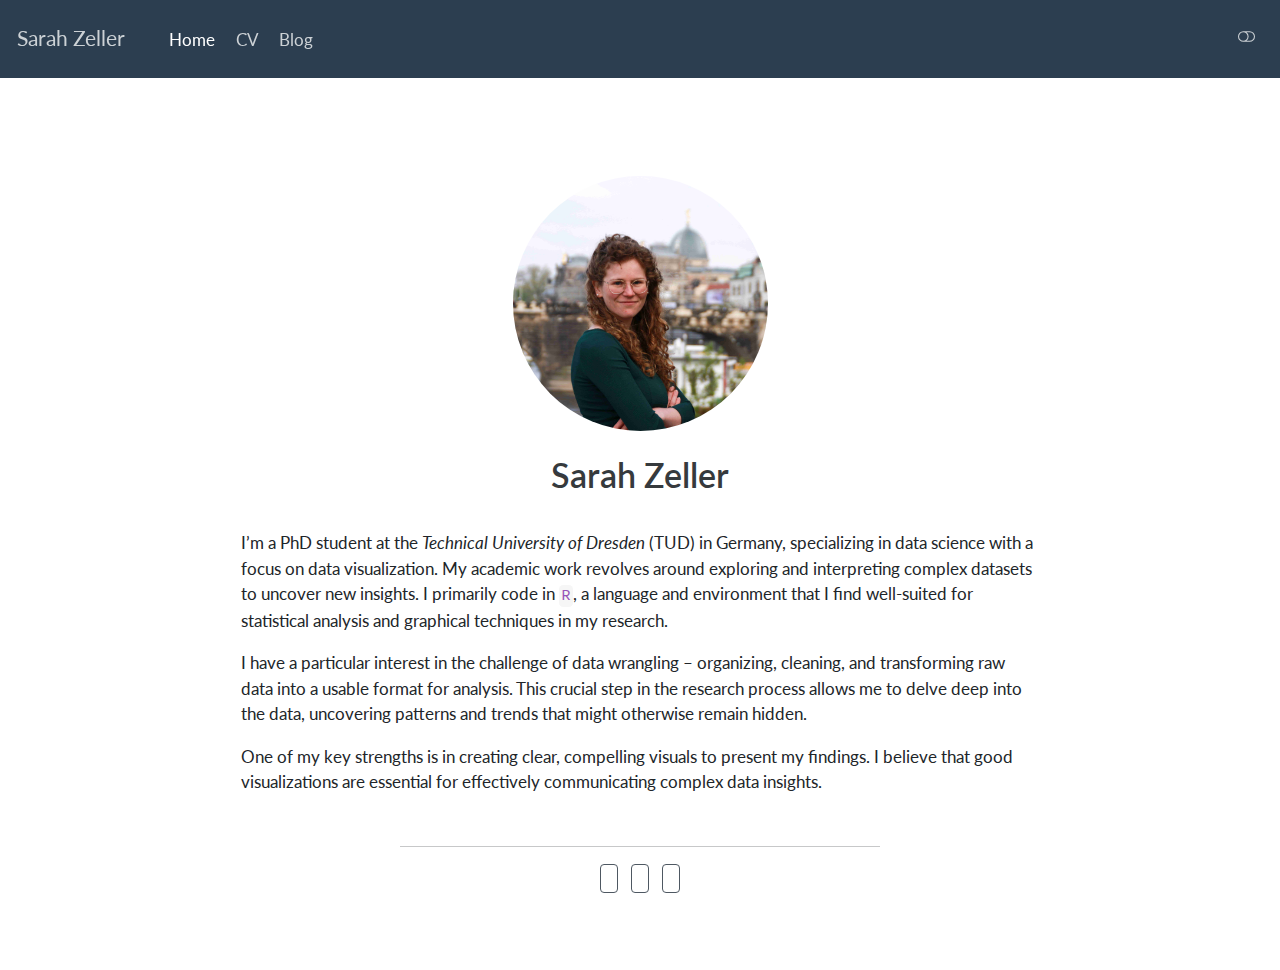
==== index.html @ d1dcd2a8 "Built site for gh-pages" ====
<!DOCTYPE html>
<html xmlns="http://www.w3.org/1999/xhtml" lang="en" xml:lang="en"><head>

<meta charset="utf-8">
<meta name="generator" content="quarto-1.3.450">

<meta name="viewport" content="width=device-width, initial-scale=1.0, user-scalable=yes">


<title>Sarah Zeller</title>
<style>
code{white-space: pre-wrap;}
span.smallcaps{font-variant: small-caps;}
div.columns{display: flex; gap: min(4vw, 1.5em);}
div.column{flex: auto; overflow-x: auto;}
div.hanging-indent{margin-left: 1.5em; text-indent: -1.5em;}
ul.task-list{list-style: none;}
ul.task-list li input[type="checkbox"] {
  width: 0.8em;
  margin: 0 0.8em 0.2em -1em; /* quarto-specific, see https://github.com/quarto-dev/quarto-cli/issues/4556 */ 
  vertical-align: middle;
}
</style>


<script src="site_libs/quarto-nav/quarto-nav.js"></script>
<script src="site_libs/quarto-nav/headroom.min.js"></script>
<script src="site_libs/clipboard/clipboard.min.js"></script>
<script src="site_libs/quarto-search/autocomplete.umd.js"></script>
<script src="site_libs/quarto-search/fuse.min.js"></script>
<script src="site_libs/quarto-search/quarto-search.js"></script>
<meta name="quarto:offset" content="./">
<link href="./assets/favicon-data.svg" rel="icon" type="image/svg+xml">
<script src="site_libs/quarto-html/quarto.js"></script>
<script src="site_libs/quarto-html/popper.min.js"></script>
<script src="site_libs/quarto-html/tippy.umd.min.js"></script>
<link href="site_libs/quarto-html/tippy.css" rel="stylesheet">
<link href="site_libs/quarto-html/quarto-syntax-highlighting.css" rel="stylesheet" class="quarto-color-scheme" id="quarto-text-highlighting-styles">
<link href="site_libs/quarto-html/quarto-syntax-highlighting-dark.css" rel="prefetch" class="quarto-color-scheme quarto-color-alternate" id="quarto-text-highlighting-styles">
<script src="site_libs/bootstrap/bootstrap.min.js"></script>
<link href="site_libs/bootstrap/bootstrap-icons.css" rel="stylesheet">
<link href="site_libs/bootstrap/bootstrap.min.css" rel="stylesheet" class="quarto-color-scheme" id="quarto-bootstrap" data-mode="light">
<link href="site_libs/bootstrap/bootstrap-dark.min.css" rel="prefetch" class="quarto-color-scheme quarto-color-alternate" id="quarto-bootstrap" data-mode="dark">
<script id="quarto-search-options" type="application/json">{
  "location": "navbar",
  "copy-button": false,
  "collapse-after": 3,
  "panel-placement": "end",
  "type": "overlay",
  "limit": 20,
  "language": {
    "search-no-results-text": "No results",
    "search-matching-documents-text": "matching documents",
    "search-copy-link-title": "Copy link to search",
    "search-hide-matches-text": "Hide additional matches",
    "search-more-match-text": "more match in this document",
    "search-more-matches-text": "more matches in this document",
    "search-clear-button-title": "Clear",
    "search-detached-cancel-button-title": "Cancel",
    "search-submit-button-title": "Submit",
    "search-label": "Search"
  }
}</script>


<link rel="stylesheet" href="styles.css">
</head>

<body class="nav-fixed fullcontent">

<div id="quarto-search-results"></div>
  <header id="quarto-header" class="headroom fixed-top">
    <nav class="navbar navbar-expand-lg navbar-dark ">
      <div class="navbar-container container-fluid">
      <div class="navbar-brand-container">
    <a class="navbar-brand" href="./index.html">
    <span class="navbar-title">Sarah Zeller</span>
    </a>
  </div>
            <div id="quarto-search" class="" title="Search"></div>
          <button class="navbar-toggler" type="button" data-bs-toggle="collapse" data-bs-target="#navbarCollapse" aria-controls="navbarCollapse" aria-expanded="false" aria-label="Toggle navigation" onclick="if (window.quartoToggleHeadroom) { window.quartoToggleHeadroom(); }">
  <span class="navbar-toggler-icon"></span>
</button>
          <div class="collapse navbar-collapse" id="navbarCollapse">
            <ul class="navbar-nav navbar-nav-scroll me-auto">
  <li class="nav-item">
    <a class="nav-link active" href="./index.html" rel="" target="" aria-current="page">
 <span class="menu-text">Home</span></a>
  </li>  
  <li class="nav-item">
    <a class="nav-link" href="./cv/cv.pdf" rel="" target="">
 <span class="menu-text">CV</span></a>
  </li>  
  <li class="nav-item">
    <a class="nav-link" href="./blog/index.html" rel="" target="">
 <span class="menu-text">Blog</span></a>
  </li>  
</ul>
            <div class="quarto-navbar-tools ms-auto">
  <a href="" class="quarto-color-scheme-toggle quarto-navigation-tool  px-1" onclick="window.quartoToggleColorScheme(); return false;" title="Toggle dark mode"><i class="bi"></i></a>
</div>
          </div> <!-- /navcollapse -->
      </div> <!-- /container-fluid -->
    </nav>
</header>
<!-- content -->
<div id="quarto-content" class="quarto-container page-columns page-rows-contents page-layout-article page-navbar">
<!-- sidebar -->
<!-- margin-sidebar -->
    
<!-- main -->
<div class="quarto-about-jolla">
  <img src="assets/portrait.jpg" class="about-image
  round " style="height: 15em; width: 15em;">
 <header id="title-block-header" class="quarto-title-block default">
<div class="quarto-title">
<h1 class="title">Sarah Zeller</h1>
</div>
<div class="quarto-title-meta">
  </div>
</header><main class="content" id="quarto-document-content">
<div class="text-start">
<p>I’m a PhD student at the <em>Technical University of Dresden</em> (TUD) in Germany, specializing in data science with a focus on data visualization. My academic work revolves around exploring and interpreting complex datasets to uncover new insights. I primarily code in <code>R</code>, a language and environment that I find well-suited for statistical analysis and graphical techniques in my research.</p>
<p>I have a particular interest in the challenge of data wrangling – organizing, cleaning, and transforming raw data into a usable format for analysis. This crucial step in the research process allows me to delve deep into the data, uncovering patterns and trends that might otherwise remain hidden.</p>
<p>One of my key strengths is in creating clear, compelling visuals to present my findings. I believe that good visualizations are essential for effectively communicating complex data insights.</p>
</div>


</main> 
  <hr class="about-sep">
   <div class="about-links">
  <a href="mailto:sarah.zeller@tu-dresden.de" class="about-link" rel="" target="">
    <i class="bi bi-envelope"></i>
     <span class="about-link-text"></span>
  </a>
  <a href="https://github.com/sarahzeller" class="about-link" rel="" target="">
    <i class="bi bi-github"></i>
     <span class="about-link-text"></span>
  </a>
  <a href="https://twitter.com/sarah_y_zeller" class="about-link" rel="" target="">
    <i class="bi bi-twitter"></i>
     <span class="about-link-text"></span>
  </a>
</div>
</div>
 <!-- /main -->
<script id="quarto-html-after-body" type="application/javascript">
window.document.addEventListener("DOMContentLoaded", function (event) {
  const toggleBodyColorMode = (bsSheetEl) => {
    const mode = bsSheetEl.getAttribute("data-mode");
    const bodyEl = window.document.querySelector("body");
    if (mode === "dark") {
      bodyEl.classList.add("quarto-dark");
      bodyEl.classList.remove("quarto-light");
    } else {
      bodyEl.classList.add("quarto-light");
      bodyEl.classList.remove("quarto-dark");
    }
  }
  const toggleBodyColorPrimary = () => {
    const bsSheetEl = window.document.querySelector("link#quarto-bootstrap");
    if (bsSheetEl) {
      toggleBodyColorMode(bsSheetEl);
    }
  }
  toggleBodyColorPrimary();  
  const disableStylesheet = (stylesheets) => {
    for (let i=0; i < stylesheets.length; i++) {
      const stylesheet = stylesheets[i];
      stylesheet.rel = 'prefetch';
    }
  }
  const enableStylesheet = (stylesheets) => {
    for (let i=0; i < stylesheets.length; i++) {
      const stylesheet = stylesheets[i];
      stylesheet.rel = 'stylesheet';
    }
  }
  const manageTransitions = (selector, allowTransitions) => {
    const els = window.document.querySelectorAll(selector);
    for (let i=0; i < els.length; i++) {
      const el = els[i];
      if (allowTransitions) {
        el.classList.remove('notransition');
      } else {
        el.classList.add('notransition');
      }
    }
  }
  const toggleColorMode = (alternate) => {
    // Switch the stylesheets
    const alternateStylesheets = window.document.querySelectorAll('link.quarto-color-scheme.quarto-color-alternate');
    manageTransitions('#quarto-margin-sidebar .nav-link', false);
    if (alternate) {
      enableStylesheet(alternateStylesheets);
      for (const sheetNode of alternateStylesheets) {
        if (sheetNode.id === "quarto-bootstrap") {
          toggleBodyColorMode(sheetNode);
        }
      }
    } else {
      disableStylesheet(alternateStylesheets);
      toggleBodyColorPrimary();
    }
    manageTransitions('#quarto-margin-sidebar .nav-link', true);
    // Switch the toggles
    const toggles = window.document.querySelectorAll('.quarto-color-scheme-toggle');
    for (let i=0; i < toggles.length; i++) {
      const toggle = toggles[i];
      if (toggle) {
        if (alternate) {
          toggle.classList.add("alternate");     
        } else {
          toggle.classList.remove("alternate");
        }
      }
    }
    // Hack to workaround the fact that safari doesn't
    // properly recolor the scrollbar when toggling (#1455)
    if (navigator.userAgent.indexOf('Safari') > 0 && navigator.userAgent.indexOf('Chrome') == -1) {
      manageTransitions("body", false);
      window.scrollTo(0, 1);
      setTimeout(() => {
        window.scrollTo(0, 0);
        manageTransitions("body", true);
      }, 40);  
    }
  }
  const isFileUrl = () => { 
    return window.location.protocol === 'file:';
  }
  const hasAlternateSentinel = () => {  
    let styleSentinel = getColorSchemeSentinel();
    if (styleSentinel !== null) {
      return styleSentinel === "alternate";
    } else {
      return false;
    }
  }
  const setStyleSentinel = (alternate) => {
    const value = alternate ? "alternate" : "default";
    if (!isFileUrl()) {
      window.localStorage.setItem("quarto-color-scheme", value);
    } else {
      localAlternateSentinel = value;
    }
  }
  const getColorSchemeSentinel = () => {
    if (!isFileUrl()) {
      const storageValue = window.localStorage.getItem("quarto-color-scheme");
      return storageValue != null ? storageValue : localAlternateSentinel;
    } else {
      return localAlternateSentinel;
    }
  }
  let localAlternateSentinel = 'default';
  // Dark / light mode switch
  window.quartoToggleColorScheme = () => {
    // Read the current dark / light value 
    let toAlternate = !hasAlternateSentinel();
    toggleColorMode(toAlternate);
    setStyleSentinel(toAlternate);
  };
  // Ensure there is a toggle, if there isn't float one in the top right
  if (window.document.querySelector('.quarto-color-scheme-toggle') === null) {
    const a = window.document.createElement('a');
    a.classList.add('top-right');
    a.classList.add('quarto-color-scheme-toggle');
    a.href = "";
    a.onclick = function() { try { window.quartoToggleColorScheme(); } catch {} return false; };
    const i = window.document.createElement("i");
    i.classList.add('bi');
    a.appendChild(i);
    window.document.body.appendChild(a);
  }
  // Switch to dark mode if need be
  if (hasAlternateSentinel()) {
    toggleColorMode(true);
  } else {
    toggleColorMode(false);
  }
  const isCodeAnnotation = (el) => {
    for (const clz of el.classList) {
      if (clz.startsWith('code-annotation-')) {                     
        return true;
      }
    }
    return false;
  }
  const clipboard = new window.ClipboardJS('.code-copy-button', {
    text: function(trigger) {
      const codeEl = trigger.previousElementSibling.cloneNode(true);
      for (const childEl of codeEl.children) {
        if (isCodeAnnotation(childEl)) {
          childEl.remove();
        }
      }
      return codeEl.innerText;
    }
  });
  clipboard.on('success', function(e) {
    // button target
    const button = e.trigger;
    // don't keep focus
    button.blur();
    // flash "checked"
    button.classList.add('code-copy-button-checked');
    var currentTitle = button.getAttribute("title");
    button.setAttribute("title", "Copied!");
    let tooltip;
    if (window.bootstrap) {
      button.setAttribute("data-bs-toggle", "tooltip");
      button.setAttribute("data-bs-placement", "left");
      button.setAttribute("data-bs-title", "Copied!");
      tooltip = new bootstrap.Tooltip(button, 
        { trigger: "manual", 
          customClass: "code-copy-button-tooltip",
          offset: [0, -8]});
      tooltip.show();    
    }
    setTimeout(function() {
      if (tooltip) {
        tooltip.hide();
        button.removeAttribute("data-bs-title");
        button.removeAttribute("data-bs-toggle");
        button.removeAttribute("data-bs-placement");
      }
      button.setAttribute("title", currentTitle);
      button.classList.remove('code-copy-button-checked');
    }, 1000);
    // clear code selection
    e.clearSelection();
  });
  function tippyHover(el, contentFn) {
    const config = {
      allowHTML: true,
      content: contentFn,
      maxWidth: 500,
      delay: 100,
      arrow: false,
      appendTo: function(el) {
          return el.parentElement;
      },
      interactive: true,
      interactiveBorder: 10,
      theme: 'quarto',
      placement: 'bottom-start'
    };
    window.tippy(el, config); 
  }
  const noterefs = window.document.querySelectorAll('a[role="doc-noteref"]');
  for (var i=0; i<noterefs.length; i++) {
    const ref = noterefs[i];
    tippyHover(ref, function() {
      // use id or data attribute instead here
      let href = ref.getAttribute('data-footnote-href') || ref.getAttribute('href');
      try { href = new URL(href).hash; } catch {}
      const id = href.replace(/^#\/?/, "");
      const note = window.document.getElementById(id);
      return note.innerHTML;
    });
  }
      let selectedAnnoteEl;
      const selectorForAnnotation = ( cell, annotation) => {
        let cellAttr = 'data-code-cell="' + cell + '"';
        let lineAttr = 'data-code-annotation="' +  annotation + '"';
        const selector = 'span[' + cellAttr + '][' + lineAttr + ']';
        return selector;
      }
      const selectCodeLines = (annoteEl) => {
        const doc = window.document;
        const targetCell = annoteEl.getAttribute("data-target-cell");
        const targetAnnotation = annoteEl.getAttribute("data-target-annotation");
        const annoteSpan = window.document.querySelector(selectorForAnnotation(targetCell, targetAnnotation));
        const lines = annoteSpan.getAttribute("data-code-lines").split(",");
        const lineIds = lines.map((line) => {
          return targetCell + "-" + line;
        })
        let top = null;
        let height = null;
        let parent = null;
        if (lineIds.length > 0) {
            //compute the position of the single el (top and bottom and make a div)
            const el = window.document.getElementById(lineIds[0]);
            top = el.offsetTop;
            height = el.offsetHeight;
            parent = el.parentElement.parentElement;
          if (lineIds.length > 1) {
            const lastEl = window.document.getElementById(lineIds[lineIds.length - 1]);
            const bottom = lastEl.offsetTop + lastEl.offsetHeight;
            height = bottom - top;
          }
          if (top !== null && height !== null && parent !== null) {
            // cook up a div (if necessary) and position it 
            let div = window.document.getElementById("code-annotation-line-highlight");
            if (div === null) {
              div = window.document.createElement("div");
              div.setAttribute("id", "code-annotation-line-highlight");
              div.style.position = 'absolute';
              parent.appendChild(div);
            }
            div.style.top = top - 2 + "px";
            div.style.height = height + 4 + "px";
            let gutterDiv = window.document.getElementById("code-annotation-line-highlight-gutter");
            if (gutterDiv === null) {
              gutterDiv = window.document.createElement("div");
              gutterDiv.setAttribute("id", "code-annotation-line-highlight-gutter");
              gutterDiv.style.position = 'absolute';
              const codeCell = window.document.getElementById(targetCell);
              const gutter = codeCell.querySelector('.code-annotation-gutter');
              gutter.appendChild(gutterDiv);
            }
            gutterDiv.style.top = top - 2 + "px";
            gutterDiv.style.height = height + 4 + "px";
          }
          selectedAnnoteEl = annoteEl;
        }
      };
      const unselectCodeLines = () => {
        const elementsIds = ["code-annotation-line-highlight", "code-annotation-line-highlight-gutter"];
        elementsIds.forEach((elId) => {
          const div = window.document.getElementById(elId);
          if (div) {
            div.remove();
          }
        });
        selectedAnnoteEl = undefined;
      };
      // Attach click handler to the DT
      const annoteDls = window.document.querySelectorAll('dt[data-target-cell]');
      for (const annoteDlNode of annoteDls) {
        annoteDlNode.addEventListener('click', (event) => {
          const clickedEl = event.target;
          if (clickedEl !== selectedAnnoteEl) {
            unselectCodeLines();
            const activeEl = window.document.querySelector('dt[data-target-cell].code-annotation-active');
            if (activeEl) {
              activeEl.classList.remove('code-annotation-active');
            }
            selectCodeLines(clickedEl);
            clickedEl.classList.add('code-annotation-active');
          } else {
            // Unselect the line
            unselectCodeLines();
            clickedEl.classList.remove('code-annotation-active');
          }
        });
      }
  const findCites = (el) => {
    const parentEl = el.parentElement;
    if (parentEl) {
      const cites = parentEl.dataset.cites;
      if (cites) {
        return {
          el,
          cites: cites.split(' ')
        };
      } else {
        return findCites(el.parentElement)
      }
    } else {
      return undefined;
    }
  };
  var bibliorefs = window.document.querySelectorAll('a[role="doc-biblioref"]');
  for (var i=0; i<bibliorefs.length; i++) {
    const ref = bibliorefs[i];
    const citeInfo = findCites(ref);
    if (citeInfo) {
      tippyHover(citeInfo.el, function() {
        var popup = window.document.createElement('div');
        citeInfo.cites.forEach(function(cite) {
          var citeDiv = window.document.createElement('div');
          citeDiv.classList.add('hanging-indent');
          citeDiv.classList.add('csl-entry');
          var biblioDiv = window.document.getElementById('ref-' + cite);
          if (biblioDiv) {
            citeDiv.innerHTML = biblioDiv.innerHTML;
          }
          popup.appendChild(citeDiv);
        });
        return popup.innerHTML;
      });
    }
  }
});
</script>
</div> <!-- /content -->



</body></html>
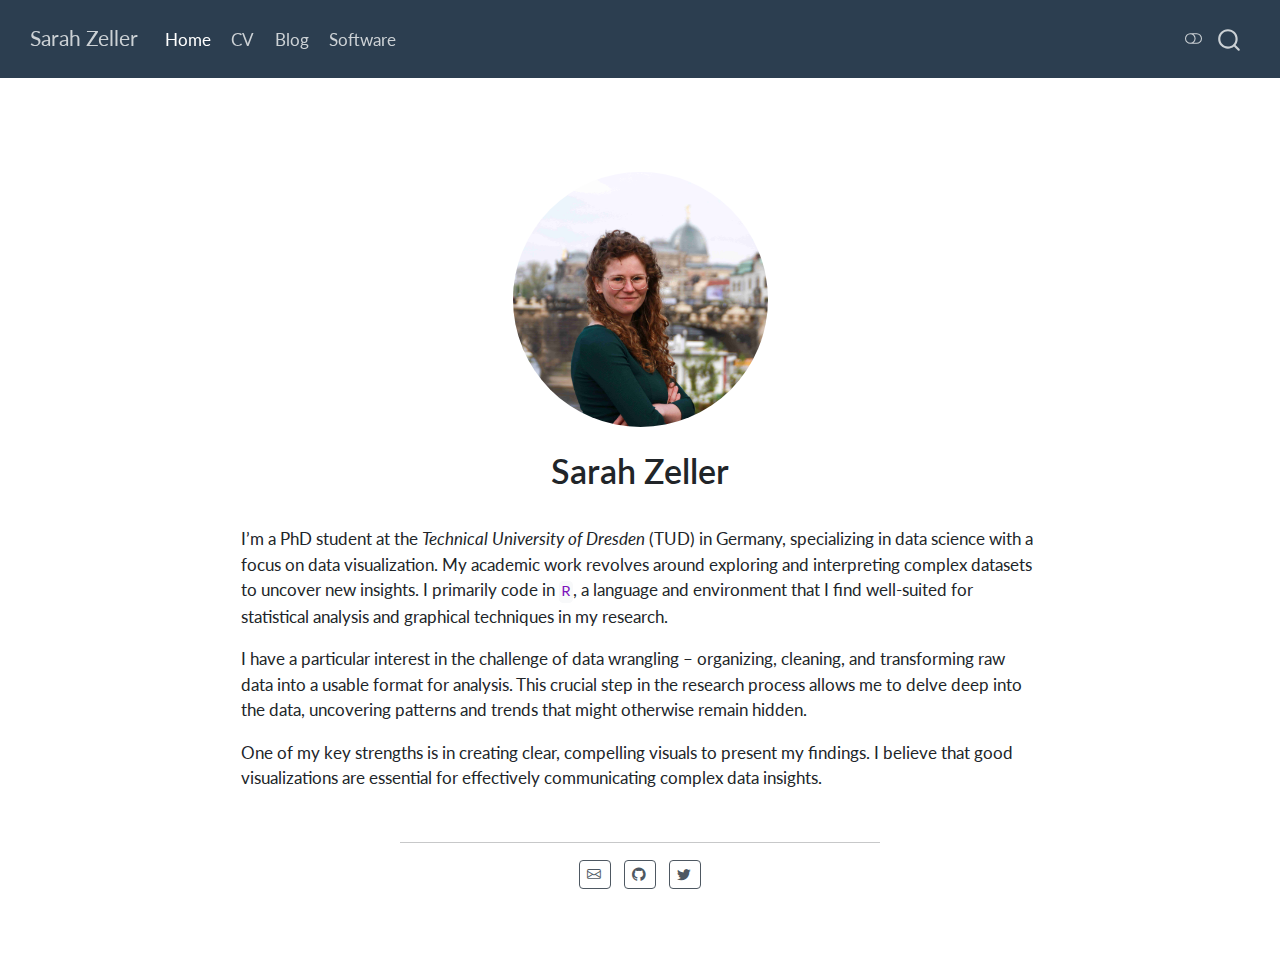
==== commit 83ac3996: "Built site for gh-pages" ====
--- a/index.html
+++ b/index.html
@@ -2,7 +2,7 @@
 <html xmlns="http://www.w3.org/1999/xhtml" lang="en" xml:lang="en"><head>
 
 <meta charset="utf-8">
-<meta name="generator" content="quarto-1.3.450">
+<meta name="generator" content="quarto-1.4.554">
 
 <meta name="viewport" content="width=device-width, initial-scale=1.0, user-scalable=yes">
 
@@ -47,7 +47,13 @@
   "collapse-after": 3,
   "panel-placement": "end",
   "type": "overlay",
-  "limit": 20,
+  "limit": 50,
+  "keyboard-shortcut": [
+    "f",
+    "/",
+    "s"
+  ],
+  "show-item-context": false,
   "language": {
     "search-no-results-text": "No results",
     "search-matching-documents-text": "matching documents",
@@ -56,6 +62,7 @@
     "search-more-match-text": "more match in this document",
     "search-more-matches-text": "more matches in this document",
     "search-clear-button-title": "Clear",
+    "search-text-placeholder": "",
     "search-detached-cancel-button-title": "Cancel",
     "search-submit-button-title": "Submit",
     "search-label": "Search"
@@ -70,9 +77,9 @@
 
 <div id="quarto-search-results"></div>
   <header id="quarto-header" class="headroom fixed-top">
-    <nav class="navbar navbar-expand-lg navbar-dark ">
+    <nav class="navbar navbar-expand-lg " data-bs-theme="dark">
       <div class="navbar-container container-fluid">
-      <div class="navbar-brand-container">
+      <div class="navbar-brand-container mx-auto">
     <a class="navbar-brand" href="./index.html">
     <span class="navbar-title">Sarah Zeller</span>
     </a>
@@ -84,22 +91,26 @@
           <div class="collapse navbar-collapse" id="navbarCollapse">
             <ul class="navbar-nav navbar-nav-scroll me-auto">
   <li class="nav-item">
-    <a class="nav-link active" href="./index.html" rel="" target="" aria-current="page">
- <span class="menu-text">Home</span></a>
+    <a class="nav-link active" href="./index.html" aria-current="page"> 
+<span class="menu-text">Home</span></a>
   </li>  
   <li class="nav-item">
-    <a class="nav-link" href="./cv/cv.pdf" rel="" target="">
- <span class="menu-text">CV</span></a>
+    <a class="nav-link" href="./cv/cv.pdf"> 
+<span class="menu-text">CV</span></a>
   </li>  
   <li class="nav-item">
-    <a class="nav-link" href="./blog/index.html" rel="" target="">
- <span class="menu-text">Blog</span></a>
+    <a class="nav-link" href="./blog/index.html"> 
+<span class="menu-text">Blog</span></a>
+  </li>  
+  <li class="nav-item">
+    <a class="nav-link" href="./software/index.html"> 
+<span class="menu-text">Software</span></a>
   </li>  
 </ul>
-            <div class="quarto-navbar-tools ms-auto">
+          </div> <!-- /navcollapse -->
+          <div class="quarto-navbar-tools">
   <a href="" class="quarto-color-scheme-toggle quarto-navigation-tool  px-1" onclick="window.quartoToggleColorScheme(); return false;" title="Toggle dark mode"><i class="bi"></i></a>
 </div>
-          </div> <!-- /navcollapse -->
       </div> <!-- /container-fluid -->
     </nav>
 </header>
@@ -109,7 +120,7 @@
 <!-- margin-sidebar -->
     
 <!-- main -->
-<div class="quarto-about-jolla">
+<div class="quarto-about-jolla content">
   <img src="assets/portrait.jpg" class="about-image
   round " style="height: 15em; width: 15em;">
  <header id="title-block-header" class="quarto-title-block default">
@@ -187,6 +198,33 @@
       }
     }
   }
+  const toggleGiscusIfUsed = (isAlternate, darkModeDefault) => {
+    const baseTheme = document.querySelector('#giscus-base-theme')?.value ?? 'light';
+    const alternateTheme = document.querySelector('#giscus-alt-theme')?.value ?? 'dark';
+    let newTheme = '';
+    if(darkModeDefault) {
+      newTheme = isAlternate ? baseTheme : alternateTheme;
+    } else {
+      newTheme = isAlternate ? alternateTheme : baseTheme;
+    }
+    const changeGiscusTheme = () => {
+      // From: https://github.com/giscus/giscus/issues/336
+      const sendMessage = (message) => {
+        const iframe = document.querySelector('iframe.giscus-frame');
+        if (!iframe) return;
+        iframe.contentWindow.postMessage({ giscus: message }, 'https://giscus.app');
+      }
+      sendMessage({
+        setConfig: {
+          theme: newTheme
+        }
+      });
+    }
+    const isGiscussLoaded = window.document.querySelector('iframe.giscus-frame') !== null;
+    if (isGiscussLoaded) {
+      changeGiscusTheme();
+    }
+  }
   const toggleColorMode = (alternate) => {
     // Switch the stylesheets
     const alternateStylesheets = window.document.querySelectorAll('link.quarto-color-scheme.quarto-color-alternate');
@@ -253,13 +291,15 @@
       return localAlternateSentinel;
     }
   }
-  let localAlternateSentinel = 'default';
+  const darkModeDefault = false;
+  let localAlternateSentinel = darkModeDefault ? 'alternate' : 'default';
   // Dark / light mode switch
   window.quartoToggleColorScheme = () => {
     // Read the current dark / light value 
     let toAlternate = !hasAlternateSentinel();
     toggleColorMode(toAlternate);
     setStyleSentinel(toAlternate);
+    toggleGiscusIfUsed(toAlternate, darkModeDefault);
   };
   // Ensure there is a toggle, if there isn't float one in the top right
   if (window.document.querySelector('.quarto-color-scheme-toggle') === null) {
@@ -331,10 +371,27 @@
     // clear code selection
     e.clearSelection();
   });
-  function tippyHover(el, contentFn) {
+    var localhostRegex = new RegExp(/^(?:http|https):\/\/localhost\:?[0-9]*\//);
+    var mailtoRegex = new RegExp(/^mailto:/);
+      var filterRegex = new RegExp("https:\/\/jakoblistabarth\.github\.io\/sarahzeller\.github\.io\/");
+    var isInternal = (href) => {
+        return filterRegex.test(href) || localhostRegex.test(href) || mailtoRegex.test(href);
+    }
+    // Inspect non-navigation links and adorn them if external
+ 	var links = window.document.querySelectorAll('a[href]:not(.nav-link):not(.navbar-brand):not(.toc-action):not(.sidebar-link):not(.sidebar-item-toggle):not(.pagination-link):not(.no-external):not([aria-hidden]):not(.dropdown-item):not(.quarto-navigation-tool)');
+    for (var i=0; i<links.length; i++) {
+      const link = links[i];
+      if (!isInternal(link.href)) {
+        // undo the damage that might have been done by quarto-nav.js in the case of
+        // links that we want to consider external
+        if (link.dataset.originalHref !== undefined) {
+          link.href = link.dataset.originalHref;
+        }
+      }
+    }
+  function tippyHover(el, contentFn, onTriggerFn, onUntriggerFn) {
     const config = {
       allowHTML: true,
-      content: contentFn,
       maxWidth: 500,
       delay: 100,
       arrow: false,
@@ -344,8 +401,17 @@
       interactive: true,
       interactiveBorder: 10,
       theme: 'quarto',
-      placement: 'bottom-start'
+      placement: 'bottom-start',
     };
+    if (contentFn) {
+      config.content = contentFn;
+    }
+    if (onTriggerFn) {
+      config.onTrigger = onTriggerFn;
+    }
+    if (onUntriggerFn) {
+      config.onUntrigger = onUntriggerFn;
+    }
     window.tippy(el, config); 
   }
   const noterefs = window.document.querySelectorAll('a[role="doc-noteref"]');
@@ -357,7 +423,130 @@
       try { href = new URL(href).hash; } catch {}
       const id = href.replace(/^#\/?/, "");
       const note = window.document.getElementById(id);
-      return note.innerHTML;
+      if (note) {
+        return note.innerHTML;
+      } else {
+        return "";
+      }
+    });
+  }
+  const xrefs = window.document.querySelectorAll('a.quarto-xref');
+  const processXRef = (id, note) => {
+    // Strip column container classes
+    const stripColumnClz = (el) => {
+      el.classList.remove("page-full", "page-columns");
+      if (el.children) {
+        for (const child of el.children) {
+          stripColumnClz(child);
+        }
+      }
+    }
+    stripColumnClz(note)
+    if (id === null || id.startsWith('sec-')) {
+      // Special case sections, only their first couple elements
+      const container = document.createElement("div");
+      if (note.children && note.children.length > 2) {
+        container.appendChild(note.children[0].cloneNode(true));
+        for (let i = 1; i < note.children.length; i++) {
+          const child = note.children[i];
+          if (child.tagName === "P" && child.innerText === "") {
+            continue;
+          } else {
+            container.appendChild(child.cloneNode(true));
+            break;
+          }
+        }
+        if (window.Quarto?.typesetMath) {
+          window.Quarto.typesetMath(container);
+        }
+        return container.innerHTML
+      } else {
+        if (window.Quarto?.typesetMath) {
+          window.Quarto.typesetMath(note);
+        }
+        return note.innerHTML;
+      }
+    } else {
+      // Remove any anchor links if they are present
+      const anchorLink = note.querySelector('a.anchorjs-link');
+      if (anchorLink) {
+        anchorLink.remove();
+      }
+      if (window.Quarto?.typesetMath) {
+        window.Quarto.typesetMath(note);
+      }
+      // TODO in 1.5, we should make sure this works without a callout special case
+      if (note.classList.contains("callout")) {
+        return note.outerHTML;
+      } else {
+        return note.innerHTML;
+      }
+    }
+  }
+  for (var i=0; i<xrefs.length; i++) {
+    const xref = xrefs[i];
+    tippyHover(xref, undefined, function(instance) {
+      instance.disable();
+      let url = xref.getAttribute('href');
+      let hash = undefined; 
+      if (url.startsWith('#')) {
+        hash = url;
+      } else {
+        try { hash = new URL(url).hash; } catch {}
+      }
+      if (hash) {
+        const id = hash.replace(/^#\/?/, "");
+        const note = window.document.getElementById(id);
+        if (note !== null) {
+          try {
+            const html = processXRef(id, note.cloneNode(true));
+            instance.setContent(html);
+          } finally {
+            instance.enable();
+            instance.show();
+          }
+        } else {
+          // See if we can fetch this
+          fetch(url.split('#')[0])
+          .then(res => res.text())
+          .then(html => {
+            const parser = new DOMParser();
+            const htmlDoc = parser.parseFromString(html, "text/html");
+            const note = htmlDoc.getElementById(id);
+            if (note !== null) {
+              const html = processXRef(id, note);
+              instance.setContent(html);
+            } 
+          }).finally(() => {
+            instance.enable();
+            instance.show();
+          });
+        }
+      } else {
+        // See if we can fetch a full url (with no hash to target)
+        // This is a special case and we should probably do some content thinning / targeting
+        fetch(url)
+        .then(res => res.text())
+        .then(html => {
+          const parser = new DOMParser();
+          const htmlDoc = parser.parseFromString(html, "text/html");
+          const note = htmlDoc.querySelector('main.content');
+          if (note !== null) {
+            // This should only happen for chapter cross references
+            // (since there is no id in the URL)
+            // remove the first header
+            if (note.children.length > 0 && note.children[0].tagName === "HEADER") {
+              note.children[0].remove();
+            }
+            const html = processXRef(null, note);
+            instance.setContent(html);
+          } 
+        }).finally(() => {
+          instance.enable();
+          instance.show();
+        });
+      }
+    }, function(instance) {
     });
   }
       let selectedAnnoteEl;
@@ -401,6 +590,7 @@
             }
             div.style.top = top - 2 + "px";
             div.style.height = height + 4 + "px";
+            div.style.left = 0;
             let gutterDiv = window.document.getElementById("code-annotation-line-highlight-gutter");
             if (gutterDiv === null) {
               gutterDiv = window.document.createElement("div");
@@ -426,6 +616,32 @@
         });
         selectedAnnoteEl = undefined;
       };
+        // Handle positioning of the toggle
+    window.addEventListener(
+      "resize",
+      throttle(() => {
+        elRect = undefined;
+        if (selectedAnnoteEl) {
+          selectCodeLines(selectedAnnoteEl);
+        }
+      }, 10)
+    );
+    function throttle(fn, ms) {
+    let throttle = false;
+    let timer;
+      return (...args) => {
+        if(!throttle) { // first call gets through
+            fn.apply(this, args);
+            throttle = true;
+        } else { // all the others get throttled
+            if(timer) clearTimeout(timer); // cancel #2
+            timer = setTimeout(() => {
+              fn.apply(this, args);
+              timer = throttle = false;
+            }, ms);
+        }
+      };
+    }
       // Attach click handler to the DT
       const annoteDls = window.document.querySelectorAll('dt[data-target-cell]');
       for (const annoteDlNode of annoteDls) {
@@ -489,4 +705,5 @@
 
 
 
+
 </body></html>